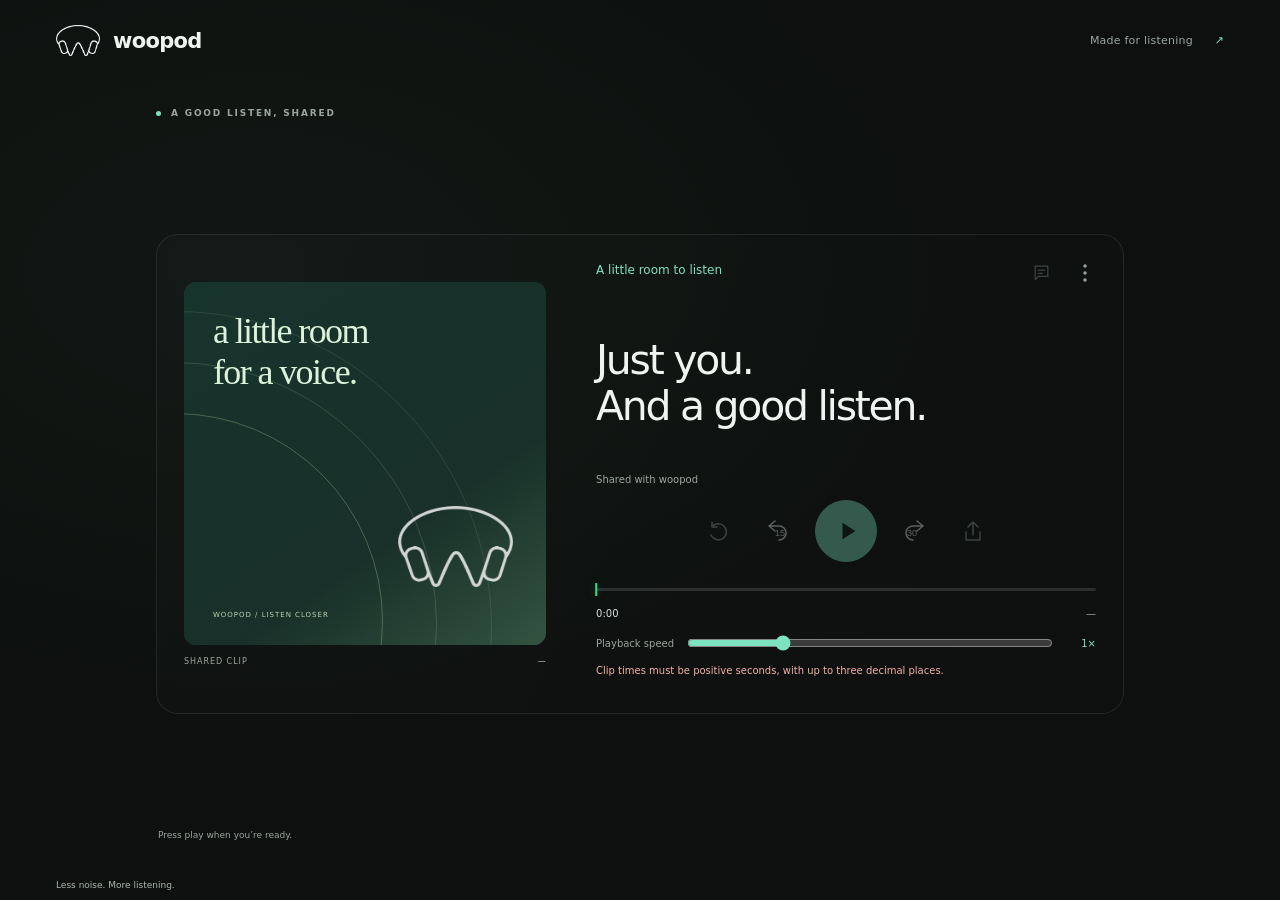
==== c/index.html @ 46d7231c "Add podcast and episode sharing pages" ====
<!doctype html>
<html lang="en">
<head>
  <meta charset="utf-8"><meta name="viewport" content="width=device-width, initial-scale=1">
  <meta name="referrer" content="no-referrer"><meta name="color-scheme" content="dark">
  <!-- WOOPOD_SHARE_META_START -->
  <meta name="description" content="A little room to listen. Play a shared podcast or clip with Woopod.">
  <meta property="og:title" content="A good listen, shared with Woopod">
  <meta property="og:type" content="website">
  <meta property="og:site_name" content="Woopod">
  <meta property="og:image" content="https://woopod.com/assets/app-icon-dark.png">
  <meta name="twitter:card" content="summary_large_image">
  <!-- WOOPOD_SHARE_META_END -->
  <title>Listen · woopod</title>
  <link rel="icon" href="../favicon.ico"><link rel="stylesheet" href="../player/player.css">
  <script type="module" src="../player/player.mjs"></script>
</head>
<body data-mode="clip">
<a class="skip-link" href="#player">Skip to player</a>
<svg class="sprite" aria-hidden="true" xmlns="http://www.w3.org/2000/svg">
  <symbol id="icon-play" viewBox="0 0 24 24"><path d="m9 5 11 7-11 7Z" fill="currentColor" stroke="none"/></symbol>
  <symbol id="icon-pause" viewBox="0 0 24 24"><path d="M8 5v14M16 5v14" stroke-width="4"/></symbol>
  <symbol id="icon-back" viewBox="0 0 24 24"><path d="M9 5 3 10l6 5M3 10h10a7 7 0 0 1 0 14" transform="translate(1 -3)"/><text x="10" y="17" stroke="none" fill="currentColor" font-size="9" font-family="sans-serif">15</text></symbol>
  <symbol id="icon-forward" viewBox="0 0 24 24"><path d="m15 5 6 5-6 5m6-5H11a7 7 0 0 0 0 14" transform="translate(-1 -3)"/><text x="4" y="17" stroke="none" fill="currentColor" font-size="9" font-family="sans-serif">30</text></symbol>
  <symbol id="icon-restart" viewBox="0 0 24 24"><path d="M5 8a8 8 0 1 1-1 8M5 3v5h5"/></symbol>
  <symbol id="icon-share" viewBox="0 0 24 24"><path d="M12 16V3m-5 5 5-5 5 5M5 13v8h14v-8"/></symbol>
  <symbol id="icon-arrow" viewBox="0 0 24 24"><path d="M5 12h14m-5-5 5 5-5 5"/></symbol>
  <symbol id="icon-chat" viewBox="0 0 24 24"><path d="M4 4h16v13H8l-4 4Z"/><path d="M8 9h8m-8 4h5"/></symbol>
  <symbol id="icon-more" viewBox="0 0 24 24"><circle cx="12" cy="5" r="1"/><circle cx="12" cy="12" r="1"/><circle cx="12" cy="19" r="1"/></symbol>
</svg>
<header class="site-header">
  <a class="brand" href="../"><img src="../assets/woopod-mark.png" alt="" width="44" height="34"><span>woopod</span></a>
  <a class="header-link" href="../#experience">Made for listening <span aria-hidden="true">↗</span></a>
</header>
<main id="player">
  <div class="above-player"><span class="eyebrow"><i></i> A GOOD LISTEN, SHARED</span><nav class="demo-switch" aria-label="Preview mode" hidden><a href="../c/?demo=1">Clip</a><a href="../p/?demo=1">Full episode</a></nav></div>
  <article class="player-shell" aria-labelledby="episode-title">
    <div class="art-side">
      <div class="artwork" id="artwork"><img id="cover" alt="" hidden><div class="art-fallback"><span class="art-kicker">a little room<br>for a voice.</span><div class="orbit orbit-one"></div><div class="orbit orbit-two"></div><div class="orbit orbit-three"></div><img src="../assets/woopod-mark.png" alt="" class="art-logo"><span class="art-foot">WOOPOD / LISTEN CLOSER</span></div></div>
      <div class="art-caption"><span id="format">SHARED CLIP</span><span id="range-label">—</span></div>
    </div>
    <div class="listening-side">
      <div class="metadata-top"><p class="podcast" id="podcast-name">A little room to listen</p><button id="open-conversation" class="icon-button conversation-button" aria-label="Public conversation" disabled><svg><use href="#icon-chat"/></svg></button><details class="settings"><summary aria-label="Playback settings"><svg><use href="#icon-more"/></svg></summary><div class="settings-panel"><label for="volume">Volume <output id="volume-value">100%</output></label><input id="volume" type="range" min="0" max="1" step="0.05" value="1"></div></details></div>
      <h1 id="episode-title">Just you.<br>And a good listen.</h1>
      <p id="episode-meta" class="episode-meta">Shared with woopod</p>
      <div class="transport">
        <button class="icon-button secondary restart" id="restart" aria-label="Restart" disabled><svg><use href="#icon-restart"/></svg></button>
        <button class="icon-button skip" id="back" aria-label="Back 15 seconds" disabled><svg><use href="#icon-back"/></svg></button>
        <button class="play-button" id="play" aria-label="Play" disabled><svg><use href="#icon-play"/></svg></button>
        <button class="icon-button skip" id="forward" aria-label="Forward 30 seconds" disabled><svg><use href="#icon-forward"/></svg></button>
        <button class="icon-button secondary" id="share" aria-label="Share this listen" disabled><svg><use href="#icon-share"/></svg></button>
      </div>
      <div class="timeline" id="timeline"><div class="timeline-rail"><div class="timeline-fill"></div><div class="playhead"></div></div><input id="seek" type="range" min="0" max="1" step="0.001" value="0" aria-label="Playback position" disabled></div>
      <div class="times"><output id="current">0:00</output><span id="remaining">—</span></div>
      <div class="speed-control"><label for="speed">Playback speed</label><input id="speed" type="range" min="0.5" max="2.5" step="0.1" value="1"><output id="speed-value" for="speed">1×</output></div>
      <p class="status" id="status" role="status" aria-live="polite">Preparing your listen…</p>
      <a class="whole-link" id="whole" hidden>Stay for the whole episode <svg><use href="#icon-arrow"/></svg></a>
    </div>
  </article>
  <section class="quote-section" id="quote-section" aria-label="Clip maker's comment" hidden><span class="quote-mark" aria-hidden="true">“</span><blockquote id="quote"></blockquote><p>A NOTE FROM THE PERSON WHO SHARED THIS</p></section>
  <div class="under-player"><p id="playback-note">Press play when you’re ready.</p><a id="publisher" target="_blank" rel="noopener noreferrer" hidden>Publisher audio ↗</a><a id="feed" target="_blank" rel="noopener noreferrer" hidden>Podcast feed ↗</a></div>
  <noscript>This player needs JavaScript. You can still open the original audio link from the person who shared it.</noscript>
</main>
<footer><a href="../">Less noise. More listening.</a></footer>
<dialog id="conversation" aria-labelledby="conversation-title">
  <div class="conversation-heading"><h2 id="conversation-title">Public conversation</h2><button type="button" id="close-conversation" aria-label="Close conversation">×</button></div>
  <label class="sr-only" for="comment-scope">Discussion scope</label><select id="comment-scope"></select>
  <p id="social-status" role="status">Public comments are shared across compatible apps.</p>
  <div id="comments" tabindex="0" aria-label="Public comments"></div>
  <div class="conversation-actions"><button id="comments-refresh" type="button">Refresh</button><button id="comments-unmute" type="button" hidden>Unmute all</button><button id="comments-older" type="button" hidden>Load older</button></div>
  <form id="comment-form"><p id="reply-target"></p><button id="cancel-reply" type="button">Cancel reply</button><label for="comment-text">Your public comment</label><textarea id="comment-text" maxlength="6000" rows="3" required></textarea><p>Posting signs a public message and sends it to Fountain and compatible relays. Your browser signer asks for approval. Clip notes in the shared link stay separate.</p><button type="submit" id="comment-send">Post publicly</button><button id="comment-retry" type="button" hidden>Retry saved post</button></form>
</dialog>
<audio id="audio" preload="metadata"></audio>
</body>
</html>
---- player/player.css ----
:root {
  --accent:#7ce2c0; --green:#32df8c; --ink:#eff4f1; --muted:#9ba69f;
  --line:#ffffff16; --ground:#0d100e; color-scheme:dark;
  font-family:Inter,ui-sans-serif,system-ui,-apple-system,BlinkMacSystemFont,"Segoe UI",sans-serif;
  background:var(--ground); color:var(--ink);
}
* { box-sizing:border-box; }
body { margin:0; height:100vh; height:100dvh; display:grid; grid-template-rows:clamp(46px,9dvh,86px) minmax(0,1fr) 30px; background:radial-gradient(ellipse at 20% 30%,#7ce2c009,transparent 50%),var(--ground); }
button,input,summary { font:inherit; }
button,a,input,summary { -webkit-tap-highlight-color:transparent; }
a { color:inherit; text-decoration:none; }
button { cursor:pointer; }
button:disabled,input:disabled { cursor:default; opacity:.35; }
button:focus-visible,a:focus-visible,summary:focus-visible,input:focus-visible { outline:2px solid var(--accent); outline-offset:3px; }
svg { width:24px; height:24px; fill:none; stroke:currentColor; stroke-width:1.5; stroke-linecap:round; stroke-linejoin:round; }
.sprite { position:absolute; width:0; height:0; overflow:hidden; }
[hidden] { display:none!important; }
.skip-link { position:absolute; top:-90px; padding:14px; background:var(--accent); color:#0d100e; }
.skip-link:focus { top:10px; z-index:10; }
.site-header { width:min(100%,1240px); padding:0 36px; margin:auto; display:flex; align-items:center; justify-content:space-between; }
.brand { display:flex; align-items:center; gap:13px; font-size:21px; font-weight:650; letter-spacing:-.7px; }
.brand img { object-fit:contain; filter:invert(1); }
.header-link { font-size:11px; color:var(--muted); letter-spacing:.02em; }
.header-link span { color:var(--accent); margin-left:18px; }
main { width:min(100%,1032px); min-height:0; padding:clamp(10px,3dvh,30px) 32px 12px; margin:0 auto; display:grid; grid-template-rows:auto minmax(0,1fr) auto auto; gap:clamp(8px,2dvh,18px); }
.above-player { display:flex; align-items:center; justify-content:space-between; gap:12px; }
.eyebrow { font-size:9px; font-weight:650; letter-spacing:.2em; color:var(--muted); display:flex; align-items:center; gap:10px; }
.eyebrow i { width:5px; height:5px; border-radius:50%; background:var(--accent); }
.demo-switch { display:flex; padding:3px; border:1px solid var(--line); border-radius:99px; font-size:10px; gap:3px; }
.demo-switch a { padding:6px 12px; color:var(--muted); border-radius:99px; }
.demo-switch a[aria-current=page] { background:#7ce2c017; color:var(--accent); }
.player-shell { width:100%; height:100%; max-height:480px; min-height:0; align-self:center; padding:clamp(14px,3dvh,34px); display:grid; grid-template-columns:minmax(140px,.84fr) minmax(0,1.16fr); grid-template-areas:"art meta" "art title" "art detail" "art transport" "art timeline" "art times" "art speed" "art status" "art whole"; grid-template-rows:auto minmax(0,1fr) auto auto 28px auto auto auto auto; column-gap:clamp(20px,4vw,50px); row-gap:5px; background:linear-gradient(115deg,#ffffff04,#ffffff01); border:1px solid var(--line); border-radius:22px; }
.listening-side { display:contents; }
.art-side { grid-area:art; min-height:0; min-width:0; container-type:size; display:flex; flex-direction:column; justify-content:center; align-items:center; gap:12px; }
.artwork { width:min(100cqw,calc(100cqh - 27px)); aspect-ratio:1; flex-shrink:0; border-radius:12px; overflow:hidden; position:relative; background:#1b342e; }
.artwork>#cover { width:100%; height:100%; object-fit:cover; position:absolute; inset:0; z-index:2; }
.art-fallback { height:100%; padding:8%; background:linear-gradient(145deg,#17342c,#183029 65%,#335340); position:relative; overflow:hidden; }
.art-kicker { position:relative; z-index:1; font-family:Georgia,serif; font-weight:400; font-size:clamp(14px,10cqw,36px); line-height:1.12; letter-spacing:-.045em; color:#ddf2da; }
.art-logo { position:absolute; bottom:16%; right:9%; width:32%; filter:invert(1); opacity:.8; }
.orbit { width:115%; aspect-ratio:1; border:1px solid #cee7b648; border-radius:50%; position:absolute; left:-60%; top:36%; }
.orbit-two { width:145%; left:-75%; top:22%; opacity:.6; }
.orbit-three { width:175%; left:-90%; top:8%; opacity:.4; }
.art-foot { position:absolute; bottom:7%; left:8%; letter-spacing:.14em; font-size:clamp(5px,2cqw,7px); color:#bdd3b6; }
.art-caption { display:flex; width:min(100cqw,calc(100cqh - 27px)); justify-content:space-between; gap:8px; font-size:8px; letter-spacing:.12em; color:var(--muted); white-space:nowrap; }
.art-caption span:last-child { letter-spacing:.025em; font-variant-numeric:tabular-nums; color:#bdd0c4; }
.metadata-top { grid-area:meta; display:flex; justify-content:space-between; align-items:flex-start; gap:12px; min-width:0; }
.podcast { margin:0; color:var(--accent); font-size:12px; line-height:1.4; overflow-wrap:anywhere; }
.settings { position:relative; flex-shrink:0; }
.settings summary { list-style:none; cursor:pointer; color:var(--muted); margin:-6px -6px 0 0; padding:5px; }
.settings summary::-webkit-details-marker { display:none; }
.settings-panel { position:absolute; top:28px; right:-3px; z-index:5; width:210px; padding:20px; background:#202822; border:1px solid #ffffff20; box-shadow:0 12px 50px #0008; border-radius:13px; }
.settings-panel label { display:flex; justify-content:space-between; font-size:12px; color:var(--muted); margin-bottom:10px; }
.settings-panel output { color:var(--accent); }
.settings-panel input { width:100%; accent-color:var(--accent); margin:0; }
h1 { grid-area:title; align-self:center; min-height:0; max-height:100%; font-size:clamp(24px,3.2vw,43px); font-weight:450; letter-spacing:-.055em; line-height:1.12; margin:8px 0; overflow-wrap:anywhere; }
.episode-meta { grid-area:detail; font-size:10px; color:var(--muted); margin:0; line-height:1.4; }
.transport { grid-area:transport; display:flex; align-items:center; justify-content:center; gap:18px; padding:8px 0; }
.icon-button { border:0; background:none; padding:8px; color:var(--ink); display:grid; place-items:center; min-width:36px; min-height:40px; }
.icon-button.secondary { color:#91a098; }
.icon-button:hover { color:var(--accent); }
.play-button { border:1px solid var(--accent); border-radius:50%; background:var(--accent); color:#0c2117; width:62px; height:62px; display:grid; place-items:center; flex-shrink:0; transition:transform .2s,background .2s; }
.play-button:hover:not(:disabled) { transform:scale(1.04); background:#a5f1d7; }
.play-button svg { width:28px; height:28px; }
.timeline { grid-area:timeline; position:relative; height:28px; --progress:0%; }
.timeline-rail { height:3px; position:absolute; left:0; right:0; top:13px; background:#ffffff20; border-radius:5px; pointer-events:none; }
.timeline-fill { height:100%; width:var(--progress); background:#7ce2c07a; border-radius:5px; }
.playhead { position:absolute; left:var(--progress); top:-5px; height:13px; width:1.5px; background:var(--green); transform:translateX(-50%); box-shadow:0 0 8px #32df8c40; }
.timeline input { position:absolute; inset:0; width:100%; height:28px; margin:0; background:transparent; appearance:none; cursor:pointer; }
.timeline input::-webkit-slider-runnable-track { background:transparent; height:3px; }
.timeline input::-webkit-slider-thumb { appearance:none; width:16px; height:24px; margin-top:-11px; background:transparent; border:0; }
.timeline input::-moz-range-track { background:transparent; height:3px; }
.timeline input::-moz-range-thumb { background:transparent; border:0; width:16px; height:24px; }
.times { grid-area:times; display:flex; justify-content:space-between; font-size:10px; color:var(--muted); font-variant-numeric:tabular-nums; }
.times output { color:#d7e4dc; }
.speed-control { grid-area:speed; display:flex; align-items:center; gap:13px; padding:9px 0 3px; font-size:10px; color:var(--muted); }
.speed-control label { white-space:nowrap; }
.speed-control input { flex:1; min-width:0; height:20px; margin:0; accent-color:var(--accent); cursor:pointer; }
.speed-control output { color:var(--accent); min-width:30px; text-align:right; font-variant-numeric:tabular-nums; }
.status { grid-area:status; font-size:10px; color:var(--muted); line-height:1.4; min-height:14px; margin:3px 0; }
.status.error { color:#f3b1a8; }
.whole-link { grid-area:whole; font-size:11px; color:var(--accent); display:flex; gap:9px; align-items:center; margin-top:2px; justify-self:start; }
.whole-link svg { width:17px; height:17px; }
.whole-link:hover { text-decoration:underline; }
.retry { grid-area:status; justify-self:end; align-self:end; background:var(--ground); border:0; color:var(--accent); padding:3px; font-size:11px; text-decoration:underline; cursor:pointer; }
.quote-section { position:relative; min-height:0; padding:8px 36px 0; text-align:center; }
.quote-mark { position:absolute; top:-4px; left:50%; transform:translateX(-50%); font:42px/1 Georgia,serif; color:#7ce2c03b; }
blockquote { position:relative; font-family:Georgia,"Times New Roman",serif; font-size:min(var(--quote-size,31px),3.6dvh); line-height:1.25; letter-spacing:-.025em; margin:0 auto 9px; max-width:740px; max-height:16dvh; overflow-wrap:anywhere; white-space:pre-wrap; }
.quote-section>p { margin:0; font-size:7px; letter-spacing:.18em; color:var(--muted); }
.under-player { display:flex; align-items:center; gap:15px; flex-wrap:wrap; color:var(--muted); font-size:9px; padding:0 2px; }
.under-player p { flex:1; margin:0; min-width:160px; }
.under-player a:hover { color:var(--accent); }
footer { width:min(100%,1240px); margin:auto; padding:0 36px; font-size:9px; color:#abb8ae; }
@media(max-width:720px) {
  .site-header { padding:0 20px; } .header-link { font-size:9px; } .header-link span { margin-left:8px; }
  main { padding:8px 18px 8px; gap:12px; } .eyebrow { font-size:8px; letter-spacing:.12em; }
  .demo-switch a { padding:6px 9px; }
  .player-shell { max-height:540px; padding:20px; grid-template-columns:94px minmax(0,1fr); grid-template-areas:"art meta" "art title" "art detail" "transport transport" "timeline timeline" "times times" "speed speed" "status status" "whole whole"; grid-template-rows:auto minmax(40px,1fr) auto auto 28px auto auto auto auto; column-gap:18px; row-gap:5px; border-radius:18px; }
  .art-side { gap:7px; } .artwork { width:min(100cqw,calc(100cqh - 22px)); } .art-caption { width:100%; flex-wrap:wrap; justify-content:center; gap:3px; font-size:7px; letter-spacing:.06em; }
  .art-caption span:first-child { display:none; } .art-kicker { font-size:14px; } .art-foot { display:none; }
  h1 { font-size:29px; margin:5px 0; } .podcast { font-size:10px; } .episode-meta { font-size:9px; }
  .transport { padding:10px 0 5px; gap:22px; } .play-button { width:58px; height:58px; }
  .quote-section { padding:8px 8px 0; } blockquote { max-height:19dvh; font-size:min(var(--quote-size,29px),3.7dvh); }
  .quote-section>p { font-size:6px; letter-spacing:.13em; } footer { padding:0 20px; }
}
@media(max-height:660px) {
  body { grid-template-rows:44px minmax(0,1fr) 22px; } main { padding-top:4px; gap:7px; }
  .player-shell { padding:12px 16px; row-gap:3px; } .transport { padding:4px 0; gap:16px; }
  .play-button { width:46px; height:46px; } .icon-button { min-height:34px; padding:5px; }
  .speed-control { padding:3px 0; } h1 { font-size:25px; margin:2px 0; } .episode-meta { display:none; }
  .status { margin:0; } .quote-section { padding-top:5px; } .quote-section>p { font-size:6px; }
  .brand { font-size:18px; } .brand img { width:34px; height:26px; }
}
@media(max-height:500px) and (min-width:650px) {
  main { gap:6px 22px; grid-template-rows:auto minmax(0,1fr) auto; }
  main:has(.quote-section:not([hidden])) { grid-template-columns:minmax(0,1.6fr) minmax(0,1fr); }
  .above-player,.under-player { grid-column:1/-1; }
  .player-shell { grid-column:1; grid-row:2; grid-template-columns:76px minmax(0,1fr); grid-template-areas:"art meta" "art title" "transport transport" "timeline timeline" "times times" "speed speed" "status status" "whole whole"; grid-template-rows:auto minmax(24px,1fr) auto 22px auto auto auto auto; column-gap:12px; row-gap:1px; }
  .art-caption { display:none; } .artwork { width:min(100cqw,100cqh); } .art-kicker { font-size:12px; } .art-foot { display:none; }
  .quote-section { grid-column:2; grid-row:2; align-self:center; padding:10px 0; }
  blockquote { max-height:48dvh; font-size:min(var(--quote-size,25px),5dvh); }
  .podcast { font-size:10px; } h1 { font-size:22px; } .transport { padding:1px 0; }
  .timeline,.timeline input { height:22px; } .timeline-rail { top:10px; } .speed-control { padding:0; }
  .status { font-size:9px; } .whole-link { font-size:10px; } .under-player { font-size:8px; }
}
@media(prefers-reduced-motion:reduce) { * { scroll-behavior:auto!important; transition:none!important; } }

/* Long titles reclaim the thumbnail column when the viewport cannot hold both. */
.player-shell.compact-copy { grid-template-columns:minmax(0,1fr); grid-template-areas:"meta" "title" "detail" "transport" "timeline" "times" "speed" "status" "whole"; }
.compact-copy .art-side { display:none; }
@media(max-height:500px) and (min-width:650px) {
  .player-shell.compact-copy { grid-template-areas:"meta" "title" "transport" "timeline" "times" "speed" "status" "whole"; }
}
@media(max-width:720px) and (max-height:660px) {
  main { gap:4px; }
  .quote-section>p { display:none; }
  blockquote { margin-bottom:0; }
}

/* A note scrolls only when its full text exceeds its allotted space. */
blockquote {
  overflow-y:auto;
  overscroll-behavior:contain;
  scrollbar-width:thin;
  scrollbar-color:#7ce2c080 transparent;
  font-size:max(16px,min(var(--quote-size,31px),3.6dvh));
  padding-inline:6px;
}
blockquote::-webkit-scrollbar { width:4px; }
blockquote::-webkit-scrollbar-track { background:transparent; }
blockquote::-webkit-scrollbar-thumb { background:#7ce2c080; border-radius:4px; }
blockquote:focus-visible { outline:1px solid #7ce2c060; outline-offset:4px; border-radius:4px; }
@media(max-height:500px) and (min-width:650px) {
  blockquote { font-size:max(16px,min(var(--quote-size,25px),5dvh)); }
}
.metadata-top .podcast { flex:1; }
.conversation-button { min-height:28px; min-width:28px; padding:2px; color:var(--muted); margin-top:-4px; }
.conversation-button svg { width:19px; height:19px; }
.sr-only { position:absolute; width:1px; height:1px; overflow:hidden; clip-path:inset(50%); }
#conversation { width:min(620px,calc(100vw - 28px)); max-height:90dvh; border:1px solid #ffffff25; border-radius:18px; padding:22px; background:#141b16; color:var(--ink); font-size:12px; }
#conversation::backdrop { background:#000a; backdrop-filter:blur(5px); }
.conversation-heading { display:flex; justify-content:space-between; align-items:center; gap:15px; }
.conversation-heading h2 { font-size:20px; font-weight:500; margin:0 0 16px; }
#conversation button { background:none; border:0; color:var(--accent); padding:9px 11px; font:inherit; cursor:pointer; }
#close-conversation { font-size:24px!important; }
#conversation select,#conversation textarea { width:100%; border:1px solid #ffffff25; background:#0d130f; color:var(--ink); border-radius:7px; padding:9px; font:inherit; }
#conversation textarea { resize:vertical; min-height:70px; max-height:22dvh; margin-top:8px; }
#comments { max-height:35dvh; overflow:auto; overscroll-behavior:contain; scrollbar-width:thin; }
#social-status,#comment-form>p { color:var(--muted); line-height:1.5; }
.public-comment { padding:14px 0; border-bottom:1px solid var(--line); }
.public-comment strong { color:var(--accent); font-size:11px; }
.public-comment time { display:block; font-size:9px; color:var(--muted); margin:5px 0; }
.public-comment p { white-space:pre-wrap; overflow-wrap:anywhere; }
#comment-send { background:#7ce2c01a!important; border:1px solid #7ce2c050!important; border-radius:7px; }
#reply-target:empty + #cancel-reply { display:none; }
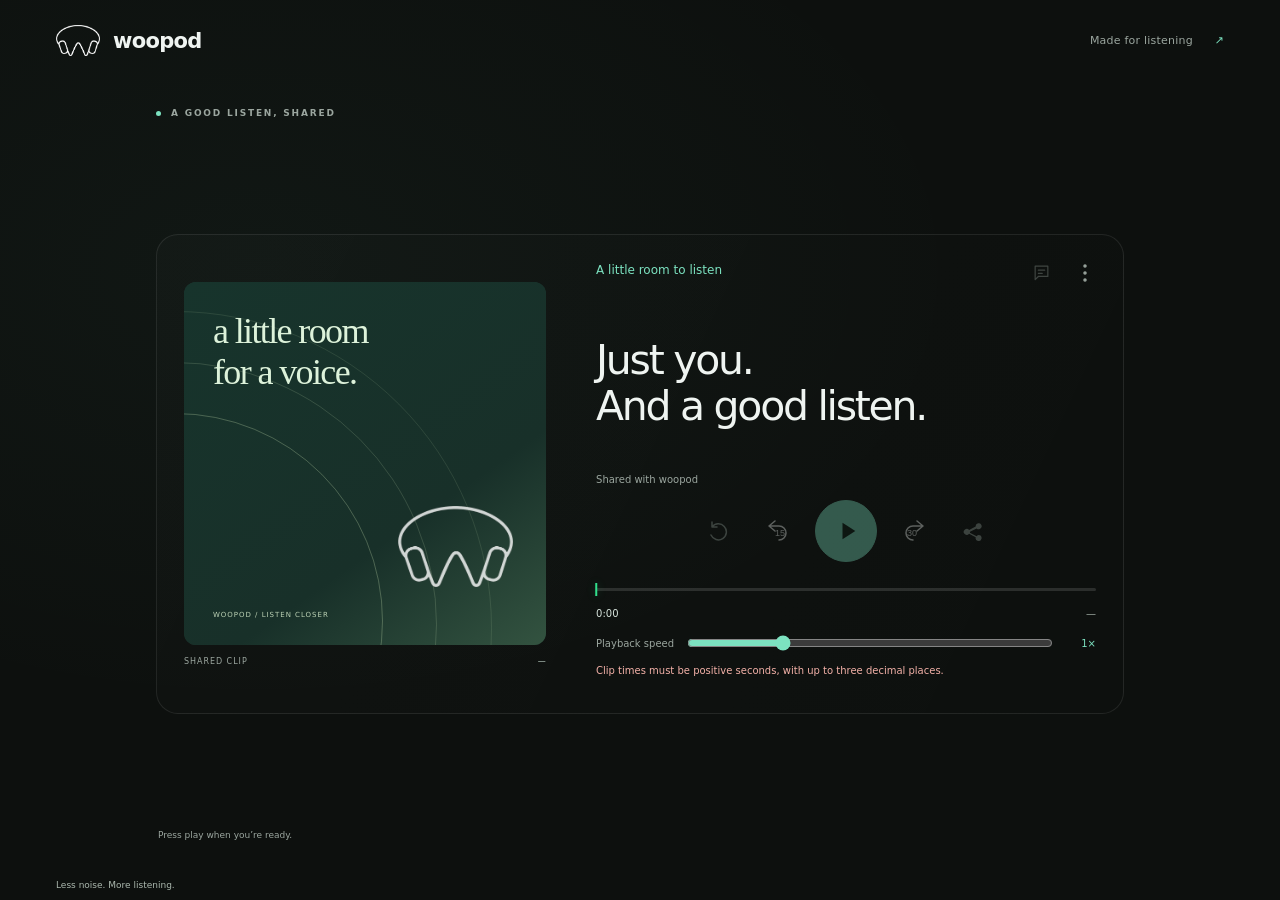
==== commit fc1cd562: "web player: use the app's share icon (three connected dots)" ====
--- a/c/index.html
+++ b/c/index.html
@@ -23,7 +23,7 @@
   <symbol id="icon-back" viewBox="0 0 24 24"><path d="M9 5 3 10l6 5M3 10h10a7 7 0 0 1 0 14" transform="translate(1 -3)"/><text x="10" y="17" stroke="none" fill="currentColor" font-size="9" font-family="sans-serif">15</text></symbol>
   <symbol id="icon-forward" viewBox="0 0 24 24"><path d="m15 5 6 5-6 5m6-5H11a7 7 0 0 0 0 14" transform="translate(-1 -3)"/><text x="4" y="17" stroke="none" fill="currentColor" font-size="9" font-family="sans-serif">30</text></symbol>
   <symbol id="icon-restart" viewBox="0 0 24 24"><path d="M5 8a8 8 0 1 1-1 8M5 3v5h5"/></symbol>
-  <symbol id="icon-share" viewBox="0 0 24 24"><path d="M12 16V3m-5 5 5-5 5 5M5 13v8h14v-8"/></symbol>
+  <symbol id="icon-share" viewBox="0 0 24 24"><path fill="currentColor" stroke="none" d="M18,16A3,3 0,0 0,15.6 17.2L8.9,13.8A3.4,3.4 0,0 0,9 12.8L15.6,9.4A3,3 0,1 0,14.7 7.6L8.1,11A3,3 0,1 0,8.1 14.8L14.7,18.2A3,3 0,1 0,18 16Z"/></symbol>
   <symbol id="icon-arrow" viewBox="0 0 24 24"><path d="M5 12h14m-5-5 5 5-5 5"/></symbol>
   <symbol id="icon-chat" viewBox="0 0 24 24"><path d="M4 4h16v13H8l-4 4Z"/><path d="M8 9h8m-8 4h5"/></symbol>
   <symbol id="icon-more" viewBox="0 0 24 24"><circle cx="12" cy="5" r="1"/><circle cx="12" cy="12" r="1"/><circle cx="12" cy="19" r="1"/></symbol>
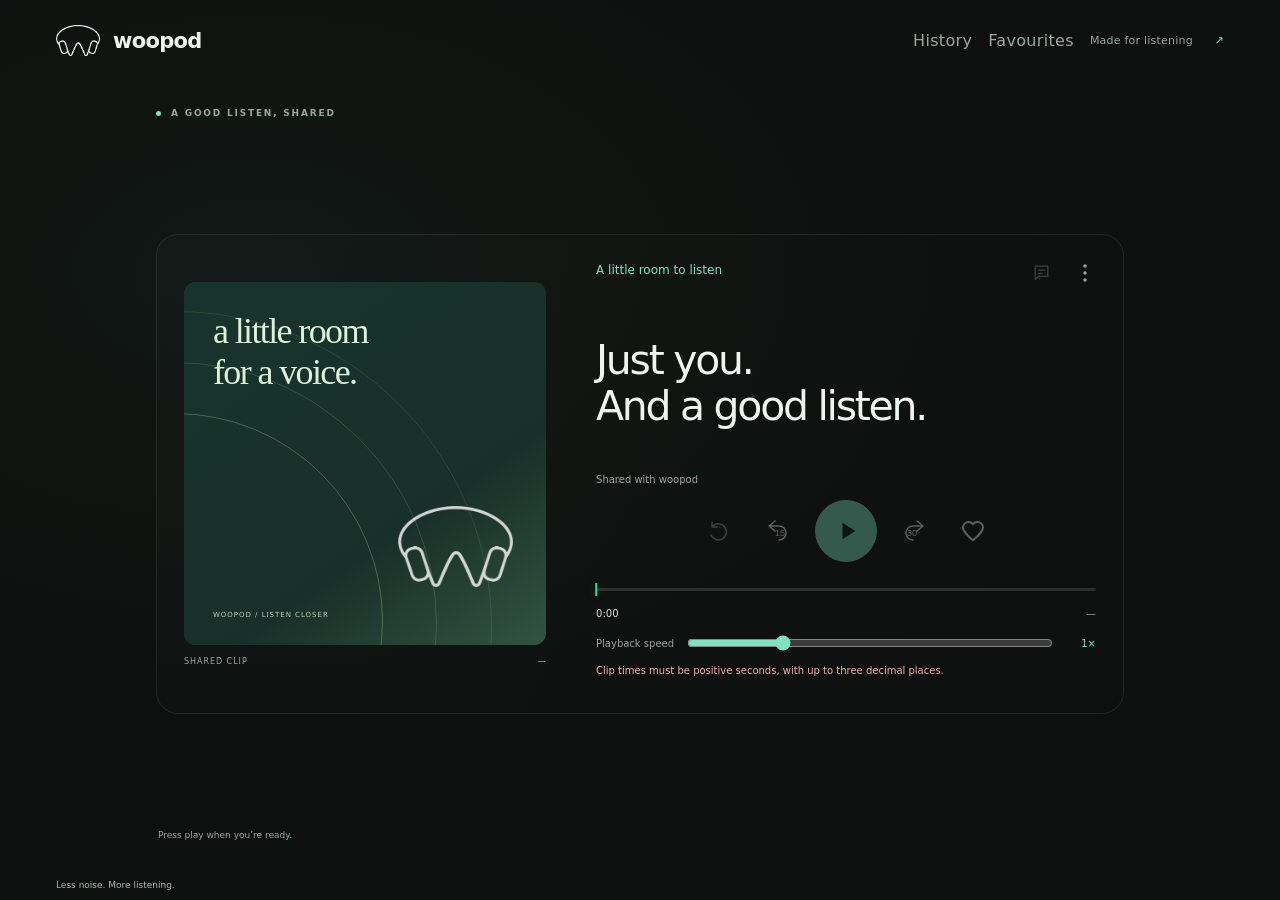
==== commit 62ee05a2: "web player: local history + favourites, like button, no in-page share Port the browser-local library" ====
--- a/c/index.html
+++ b/c/index.html
@@ -23,14 +23,19 @@
   <symbol id="icon-back" viewBox="0 0 24 24"><path d="M9 5 3 10l6 5M3 10h10a7 7 0 0 1 0 14" transform="translate(1 -3)"/><text x="10" y="17" stroke="none" fill="currentColor" font-size="9" font-family="sans-serif">15</text></symbol>
   <symbol id="icon-forward" viewBox="0 0 24 24"><path d="m15 5 6 5-6 5m6-5H11a7 7 0 0 0 0 14" transform="translate(-1 -3)"/><text x="4" y="17" stroke="none" fill="currentColor" font-size="9" font-family="sans-serif">30</text></symbol>
   <symbol id="icon-restart" viewBox="0 0 24 24"><path d="M5 8a8 8 0 1 1-1 8M5 3v5h5"/></symbol>
-  <symbol id="icon-share" viewBox="0 0 24 24"><path fill="currentColor" stroke="none" d="M18,16A3,3 0,0 0,15.6 17.2L8.9,13.8A3.4,3.4 0,0 0,9 12.8L15.6,9.4A3,3 0,1 0,14.7 7.6L8.1,11A3,3 0,1 0,8.1 14.8L14.7,18.2A3,3 0,1 0,18 16Z"/></symbol>
+  <symbol id="icon-heart" viewBox="0 0 24 24"><path d="M12 21.35l-1.45-1.32C5.4 15.36 2 12.28 2 8.5 2 5.42 4.42 3 7.5 3c1.74 0 3.41.81 4.5 2.09C13.09 3.81 14.76 3 16.5 3 19.58 3 22 5.42 22 8.5c0 3.78-3.4 6.86-8.55 11.54L12 21.35z" fill="none" stroke="currentColor" stroke-width="2"/></symbol>
+  <symbol id="icon-heart-filled" viewBox="0 0 24 24"><path d="M12 21.35l-1.45-1.32C5.4 15.36 2 12.28 2 8.5 2 5.42 4.42 3 7.5 3c1.74 0 3.41.81 4.5 2.09C13.09 3.81 14.76 3 16.5 3 19.58 3 22 5.42 22 8.5c0 3.78-3.4 6.86-8.55 11.54L12 21.35z" fill="currentColor" stroke="none"/></symbol>
   <symbol id="icon-arrow" viewBox="0 0 24 24"><path d="M5 12h14m-5-5 5 5-5 5"/></symbol>
   <symbol id="icon-chat" viewBox="0 0 24 24"><path d="M4 4h16v13H8l-4 4Z"/><path d="M8 9h8m-8 4h5"/></symbol>
   <symbol id="icon-more" viewBox="0 0 24 24"><circle cx="12" cy="5" r="1"/><circle cx="12" cy="12" r="1"/><circle cx="12" cy="19" r="1"/></symbol>
 </svg>
 <header class="site-header">
   <a class="brand" href="../"><img src="../assets/woopod-mark.png" alt="" width="44" height="34"><span>woopod</span></a>
-  <a class="header-link" href="../#experience">Made for listening <span aria-hidden="true">↗</span></a>
+  <div class="header-actions">
+    <button class="header-link" type="button" id="history-open">History</button>
+    <button class="header-link" type="button" id="favorites-open">Favourites</button>
+    <a class="header-link" href="../#experience">Made for listening <span aria-hidden="true">↗</span></a>
+  </div>
 </header>
 <main id="player">
   <div class="above-player"><span class="eyebrow"><i></i> A GOOD LISTEN, SHARED</span><nav class="demo-switch" aria-label="Preview mode" hidden><a href="../c/?demo=1">Clip</a><a href="../p/?demo=1">Full episode</a></nav></div>
@@ -48,7 +53,7 @@
         <button class="icon-button skip" id="back" aria-label="Back 15 seconds" disabled><svg><use href="#icon-back"/></svg></button>
         <button class="play-button" id="play" aria-label="Play" disabled><svg><use href="#icon-play"/></svg></button>
         <button class="icon-button skip" id="forward" aria-label="Forward 30 seconds" disabled><svg><use href="#icon-forward"/></svg></button>
-        <button class="icon-button secondary" id="share" aria-label="Share this listen" disabled><svg><use href="#icon-share"/></svg></button>
+        <button class="icon-button secondary" id="like" aria-label="Add to favourites" aria-pressed="false" disabled><svg><use href="#icon-heart"/></svg></button>
       </div>
       <div class="timeline" id="timeline"><div class="timeline-rail"><div class="timeline-fill"></div><div class="playhead"></div></div><input id="seek" type="range" min="0" max="1" step="0.001" value="0" aria-label="Playback position" disabled></div>
       <div class="times"><output id="current">0:00</output><span id="remaining">—</span></div>
@@ -59,6 +64,11 @@
   </article>
   <section class="quote-section" id="quote-section" aria-label="Clip maker's comment" hidden><span class="quote-mark" aria-hidden="true">“</span><blockquote id="quote"></blockquote><p>A NOTE FROM THE PERSON WHO SHARED THIS</p></section>
   <div class="under-player"><p id="playback-note">Press play when you’re ready.</p><a id="publisher" target="_blank" rel="noopener noreferrer" hidden>Publisher audio ↗</a><a id="feed" target="_blank" rel="noopener noreferrer" hidden>Podcast feed ↗</a></div>
+  <dialog id="library-modal" aria-labelledby="library-title">
+    <div class="library-heading"><h2 id="library-title">History</h2><button type="button" id="close-library" aria-label="Close">×</button></div>
+    <ul id="library-list" class="library-list"></ul>
+    <p id="library-empty" class="library-empty" hidden>Nothing saved yet.</p>
+  </dialog>
   <noscript>This player needs JavaScript. You can still open the original audio link from the person who shared it.</noscript>
 </main>
 <footer><a href="../">Less noise. More listening.</a></footer>
--- a/player/player.css
+++ b/player/player.css
@@ -172,3 +172,28 @@
 .public-comment p { white-space:pre-wrap; overflow-wrap:anywhere; }
 #comment-send { background:#7ce2c01a!important; border:1px solid #7ce2c050!important; border-radius:7px; }
 #reply-target:empty + #cancel-reply { display:none; }
+
+.header-actions { display:flex; align-items:center; gap:16px; }
+.site-header button.header-link { background:none; border:0; padding:0; font:inherit; color:var(--muted); }
+.site-header button.header-link:hover { color:var(--accent); }
+#like { color:var(--ink); }
+#like.liked { color:var(--accent); }
+
+#library-modal { width:min(560px,calc(100vw - 28px)); max-height:80dvh; border:1px solid #ffffff25; border-radius:18px; padding:22px; background:#141b16; color:var(--ink); font-size:13px; }
+#library-modal::backdrop { background:#000a; backdrop-filter:blur(5px); }
+.library-heading { display:flex; justify-content:space-between; align-items:center; gap:15px; margin-bottom:12px; }
+.library-heading h2 { font-size:20px; font-weight:500; margin:0; }
+#close-library { background:none; border:0; color:var(--accent); font-size:24px; line-height:1; cursor:pointer; padding:4px; }
+.library-list { list-style:none; margin:0; padding:0; max-height:55dvh; overflow:auto; overscroll-behavior:contain; scrollbar-width:thin; }
+.library-empty { color:var(--muted); text-align:center; margin:24px 0; }
+.library-item { display:flex; align-items:center; gap:8px; border-bottom:1px solid var(--line); }
+.library-item-link { flex:1; min-width:0; padding:12px 0; display:block; color:inherit; }
+.library-item-link:hover { color:var(--accent); }
+.library-item-title { display:block; font-weight:500; overflow:hidden; text-overflow:ellipsis; white-space:nowrap; }
+.library-item-meta { display:block; font-size:10px; color:var(--muted); margin-top:3px; }
+.library-item-remove { background:none; border:0; color:var(--muted); font-size:20px; line-height:1; padding:8px; cursor:pointer; }
+.library-item-remove:hover { color:#f3b1a8; }
+@media(max-width:720px) {
+  .header-actions { gap:10px; }
+  .site-header button.header-link, .header-link { font-size:9px; }
+}
